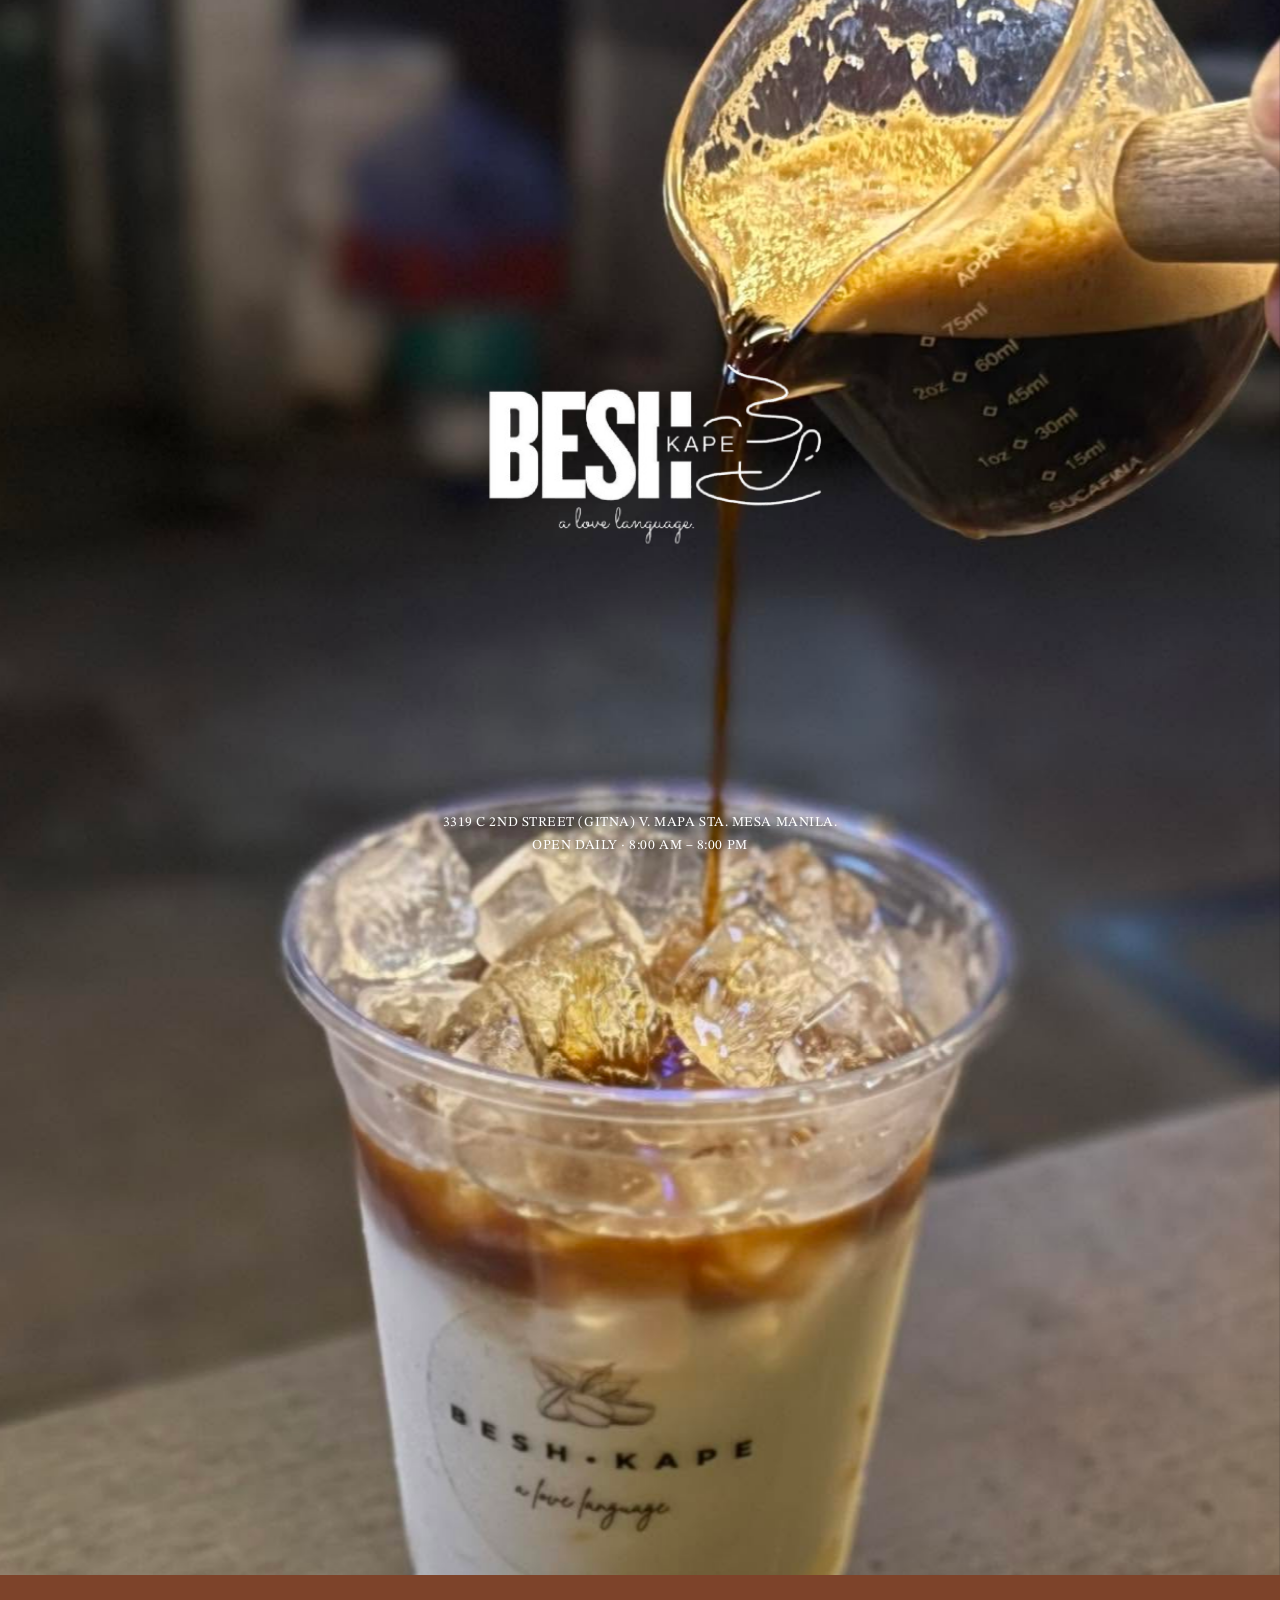
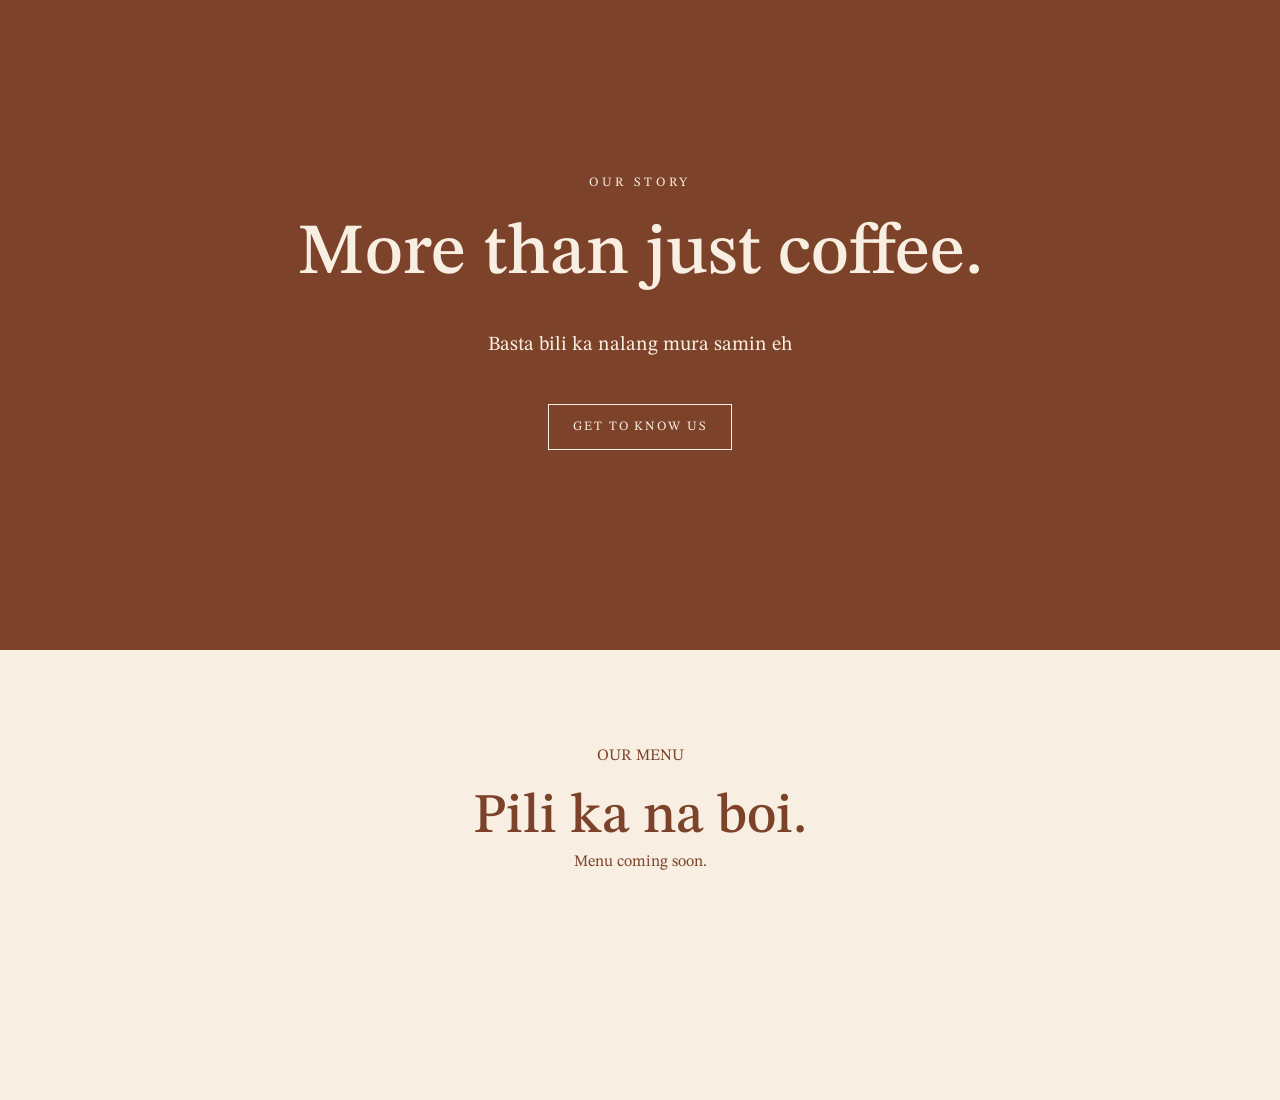
==== index.html @ 83dcc8f2 "Added: - Front Page Are containing Hero Visual (With Location and Time), About Placeholder, Menu Pla" ====
<!-- Main Page -->


<!DOCTYPE html>
<html lang="en">
<head>
    <meta charset="UTF-8">
    <meta name="viewport" content="width=device-width, initial-scale=1.0">

    <title>Besh Kape | A Love Language</title>

    <link rel="stylesheet" href="css/style.css">
    <script src="js/main.js" defer></script>
</head>
<body>

<!-- Logo -->
<!-- The hero is the first large visible area of a webpage -->

<!-- Continuous coffee background with hero and parallax -->
<section class="coffee-parallax" aria-label="Besh Kape introduction">

    <!-- One image behind the entire opening section -->
    <img
        src="assets/images/menu1bg.jpg"
        alt=""
        class="coffee-image"
        aria-hidden="true"
    >

    <!-- Opening logo and information -->
    <header class="hero" id="home">
        <img
            src="assets/images/beshmainlogo.png"
            alt="Besh Kape Logo"
            class="hero-logo"
        >

        <div class="hero-info">
            <p class="hero-location">3319 C 2ND STREET (GITNA) V. MAPA STA. MESA MANILA.</p>
            <p class="hero-hours">OPEN DAILY · 8:00 AM – 8:00 PM</p>
        </div>
    </header>

    <!-- Extends the same background below the logo -->
    <div class="coffee-parallax-extension" aria-hidden="true"></div>

</section>


<!-- About -->
    <section class="about" id="about">
        <div class="about-content">
            <p class="eyebrow">OUR STORY</p>

            <h1>More than just coffee.</h1>

            <p class="about-description">
                Basta bili ka nalang mura samin eh
            </p>

            <a href="#menu" class="about-link">
                GET TO KNOW US
            </a>
        </div>
    </section>

<!-- Menu -->
    <section class="menu-placeholder" id="menu">
        <p>OUR MENU</p>
        <h2>Pili ka na boi.</h2>
        <p>Menu coming soon.</p>
    </section>

</body>
</html>
---- css/style.css ----
@import url('https://fonts.googleapis.com/css2?family=STIX+Two+Text:wght@400;500;600;700&display=swap');

:root {
    --coffee-brown: #7d432a;
    --cream: #f8eee2;
    --dark: #151311;
}

* {
    margin: 0;
    padding: 0;
    box-sizing: border-box;
}

html {
    scroll-behavior: smooth;
}

body {
    font-family: 'STIX Two Text', serif;
    background-color: var(--dark);
    color: var(--cream);
}

/*Opening*/
/*The hero is the first large visible area of a webpage*/



/* One continuous background for the hero and parallax */
.coffee-parallax {
    position: relative;
    isolation: isolate;

    height: 175vh;
    height: calc(100svh + 75vh);

    overflow: hidden;
}

/* Image for Parallax fx */
.coffee-image {
    position: absolute;
    z-index: -1;

    top: -20%;
    left: 0;

    width: 100%;
    height: 140%;

    object-fit: cover;
    object-position: center;

    transform: translate3d(0, var(--parallax-offset, 0px), 0);
    will-change: transform;
    pointer-events: none;
}

/* Opening screen */
.hero {
    position: relative;
    z-index: 1;

    height: 100svh;
    box-sizing: border-box;

    display: flex;
    justify-content: center;
    align-items: center;

    padding: 2rem;
    background: transparent;
}

/* Logo over bg */
.hero-logo {
    position: relative;
    z-index: 2;

    display: block;
    width: min(70vw, 520px);
    max-height: 65vh;

    object-fit: contain;
    background: transparent;
}

/* Location n time */
.hero-info {
    position: absolute;
    z-index: 2;

    bottom: 2.5rem;
    left: 1rem;
    right: 1rem;

    text-align: center;
    color: white;
    text-shadow: 0 2px 8px rgba(0, 0, 0, 0.8);
}

.hero-info p {
    margin: 0.4rem 0;
    font-size: 0.85rem;
    letter-spacing: 0.04em;
}

/* Extension to the Parallax */
.coffee-parallax-extension {
    height: 75vh;
}

@media (max-width: 600px) {
    .hero-logo {
        width: min(82vw, 520px);
    }

    .hero-info {
        bottom: 1.5rem;
    }
}


.scroll-indicator {
    z-index: 1;
}

.scroll-indicator span {
    font-size: 1.5rem;
}

/*About Area*/

.about {
    min-height: 75svh;
    padding: 7rem 1.5rem;

    display: flex;
    justify-content: center;
    align-items: center;

    background-color: var(--coffee-brown);
    text-align: center;
}

.about-content {
    width: 100%;
    max-width: 760px;
    margin: 0 auto;
}

.eyebrow {
    font-size: 0.8rem;
    letter-spacing: 0.3em;
    margin-bottom: 1.5rem;
}

.about h1 {
    font-size: clamp(2.2rem, 6vw, 4.5rem);
    font-weight: 500;
    line-height: 1.1;
    margin-bottom: 2rem;
}

.about-description {
    max-width: 600px;
    margin: 0 auto 2.5rem;

    font-size: clamp(1rem, 2vw, 1.25rem);
    line-height: 1.9;
}

.about-link {
    display: inline-block;
    color: var(--cream);
    border: 1px solid var(--cream);
    padding: 0.9rem 1.5rem;

    font-size: 0.8rem;
    letter-spacing: 0.15em;
    text-decoration: none;

    transition:
        background-color 0.25s ease,
        color 0.25s ease;
}

.about-link:hover {
    background-color: var(--cream);
    color: var(--coffee-brown);
}

/*For Later*/

.menu-placeholder {
    min-height: 50svh;
    padding: 6rem 1.5rem;
    background-color: var(--cream);
    color: var(--coffee-brown);
    text-align: center;
}

.menu-placeholder p {
    margin-bottom: 1rem;
}

.menu-placeholder h2 {
    font-size: clamp(2rem, 5vw, 3.5rem);
    font-weight: 500;
}

/*Mobile Ver*/

@media (max-width: 600px) {
    .hero-logo {
        width: 90%;
        max-height: 50vh;
    }

    .scroll-indicator {
        bottom: 2rem;
        font-size: 0.65rem;
    }

    .coffee-scene {
        height: 65svh;
        min-height: 380px;
    }

    .coffee-image {
        object-position: 58% center;
    }

    .about {
        min-height: 65svh;
        padding: 5rem 1.5rem;
    }

    .about-description {
        line-height: 1.8;
    }
}

/*Reduced Motion for Accessibility*/

@media (prefers-reduced-motion: reduce) {
    html {
        scroll-behavior: auto;
    }

    .about-link {
        transition: none;
    }

    .coffee-image {
        will-change: auto;
    }
}
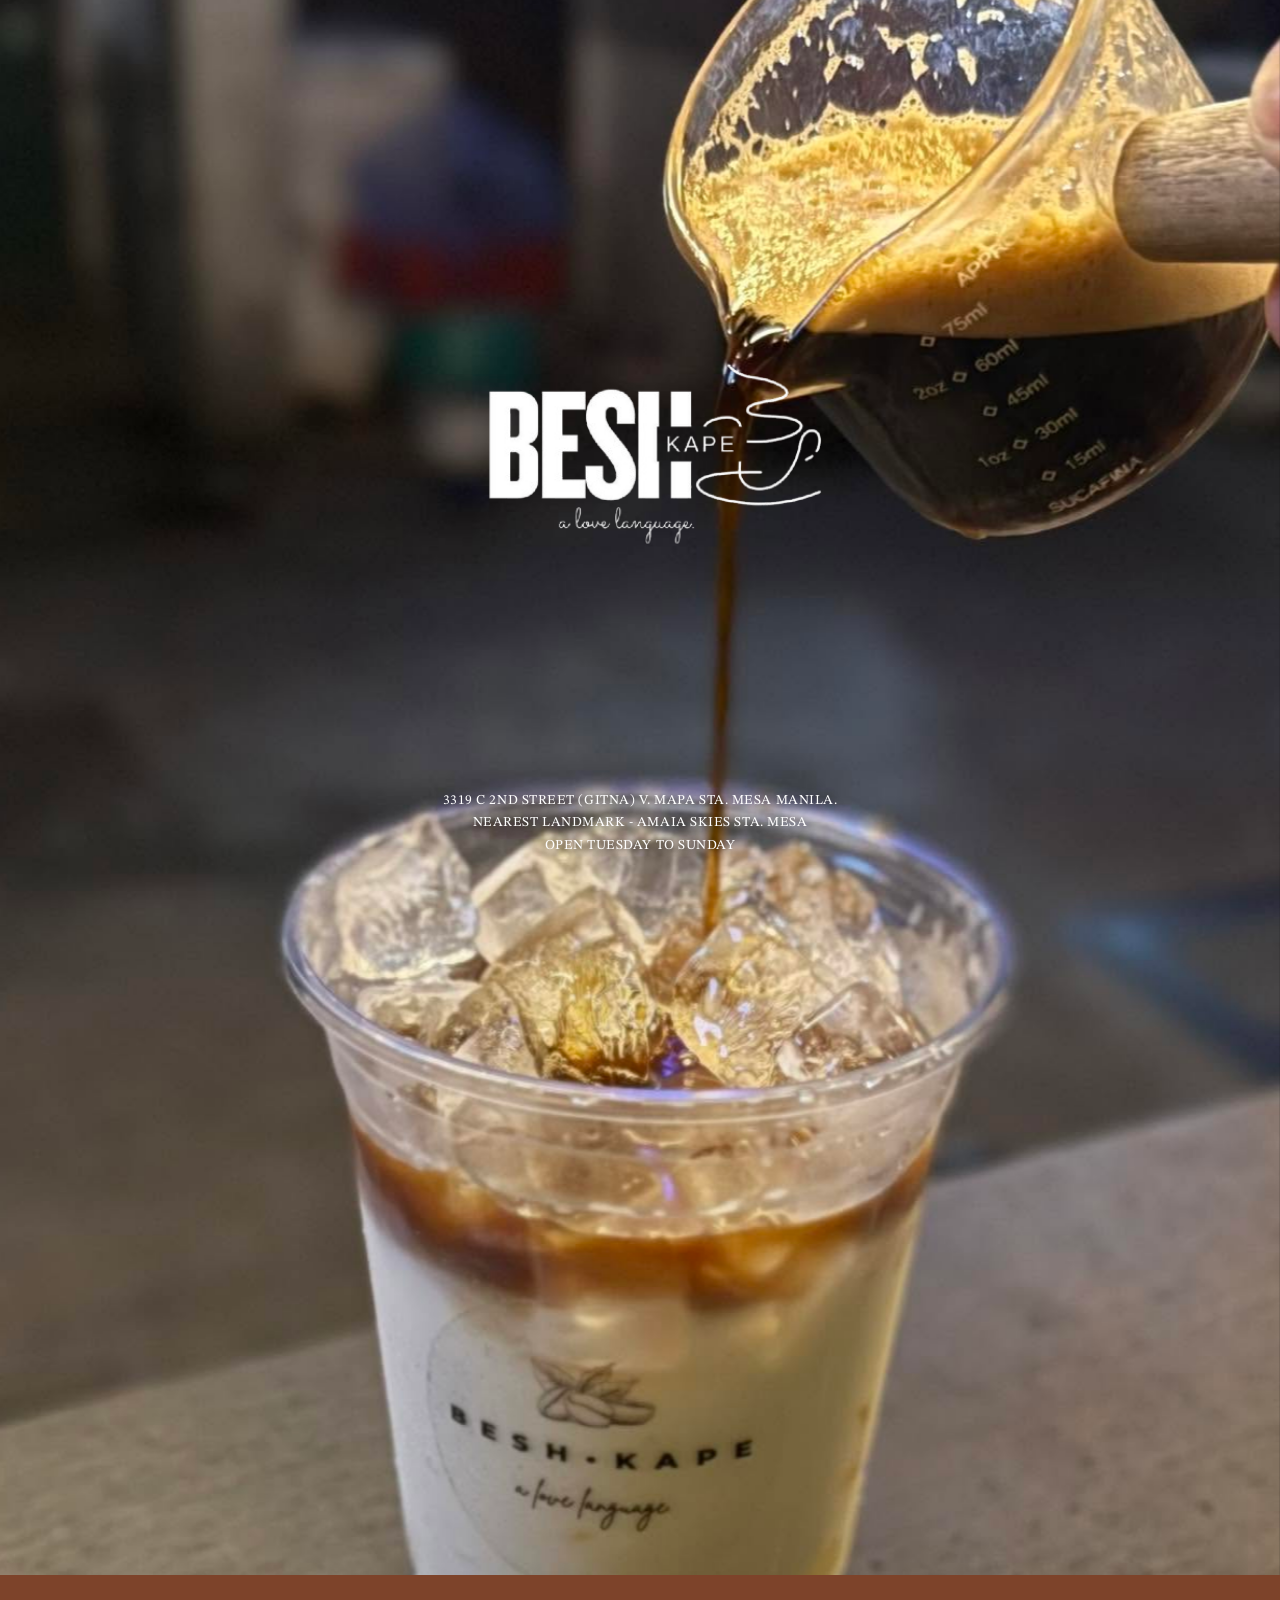
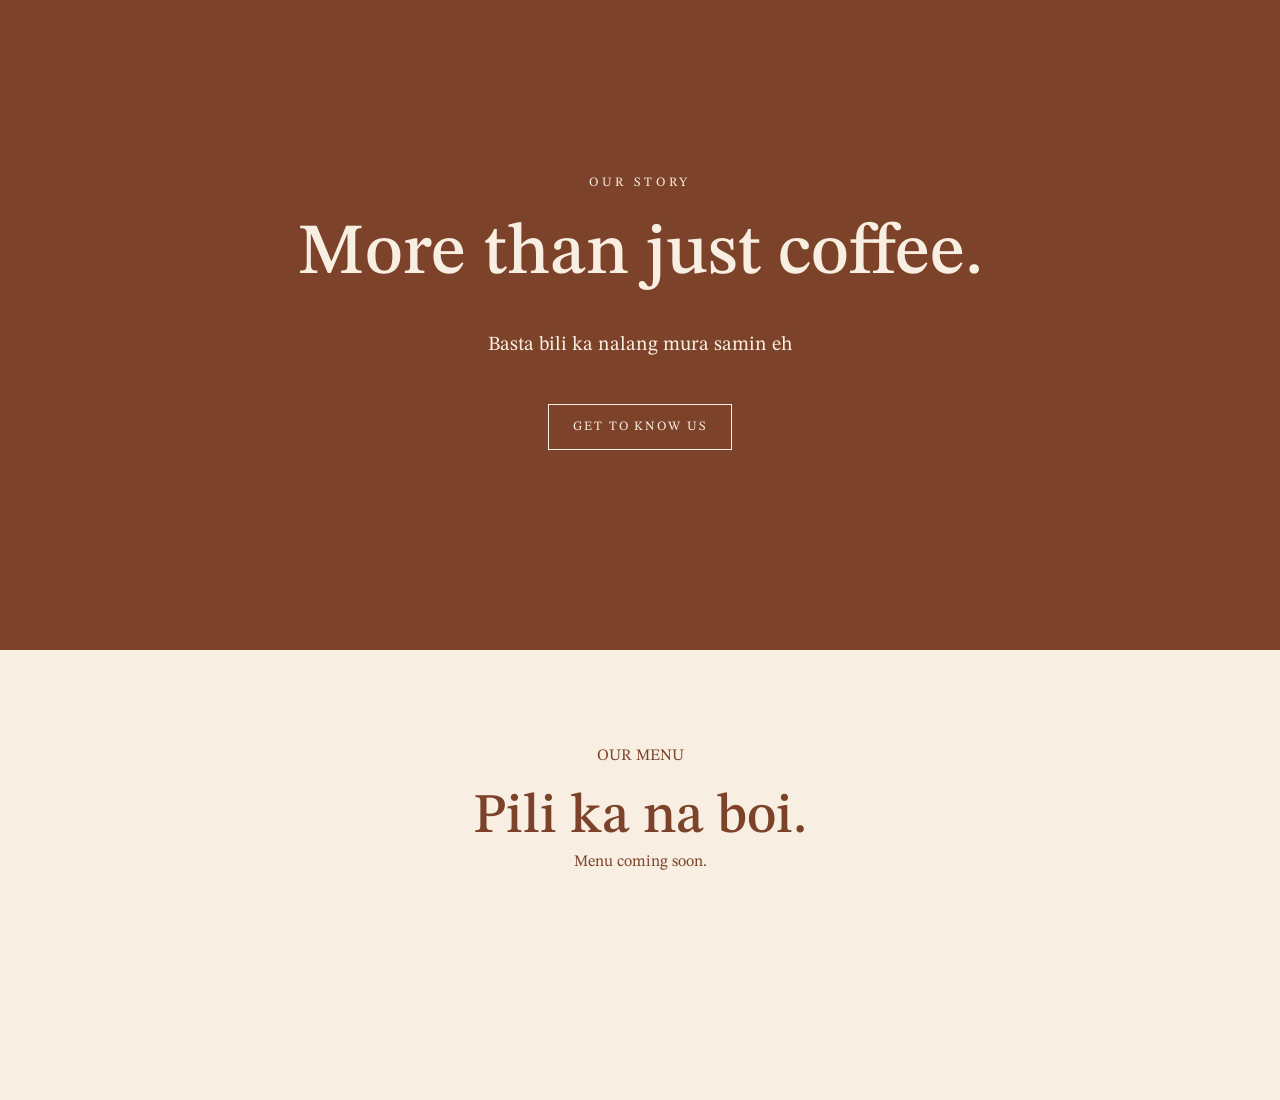
==== commit 585fee42: "Updated Text in Hero info" ====
--- a/index.html
+++ b/index.html
@@ -38,7 +38,8 @@
 
         <div class="hero-info">
             <p class="hero-location">3319 C 2ND STREET (GITNA) V. MAPA STA. MESA MANILA.</p>
-            <p class="hero-hours">OPEN DAILY · 8:00 AM – 8:00 PM</p>
+            <p class="hero-nearest">NEAREST LANDMARK - AMAIA SKIES STA. MESA</p>
+            <p class="hero-hours">OPEN TUESDAY TO SUNDAY</p>
         </div>
     </header>
 
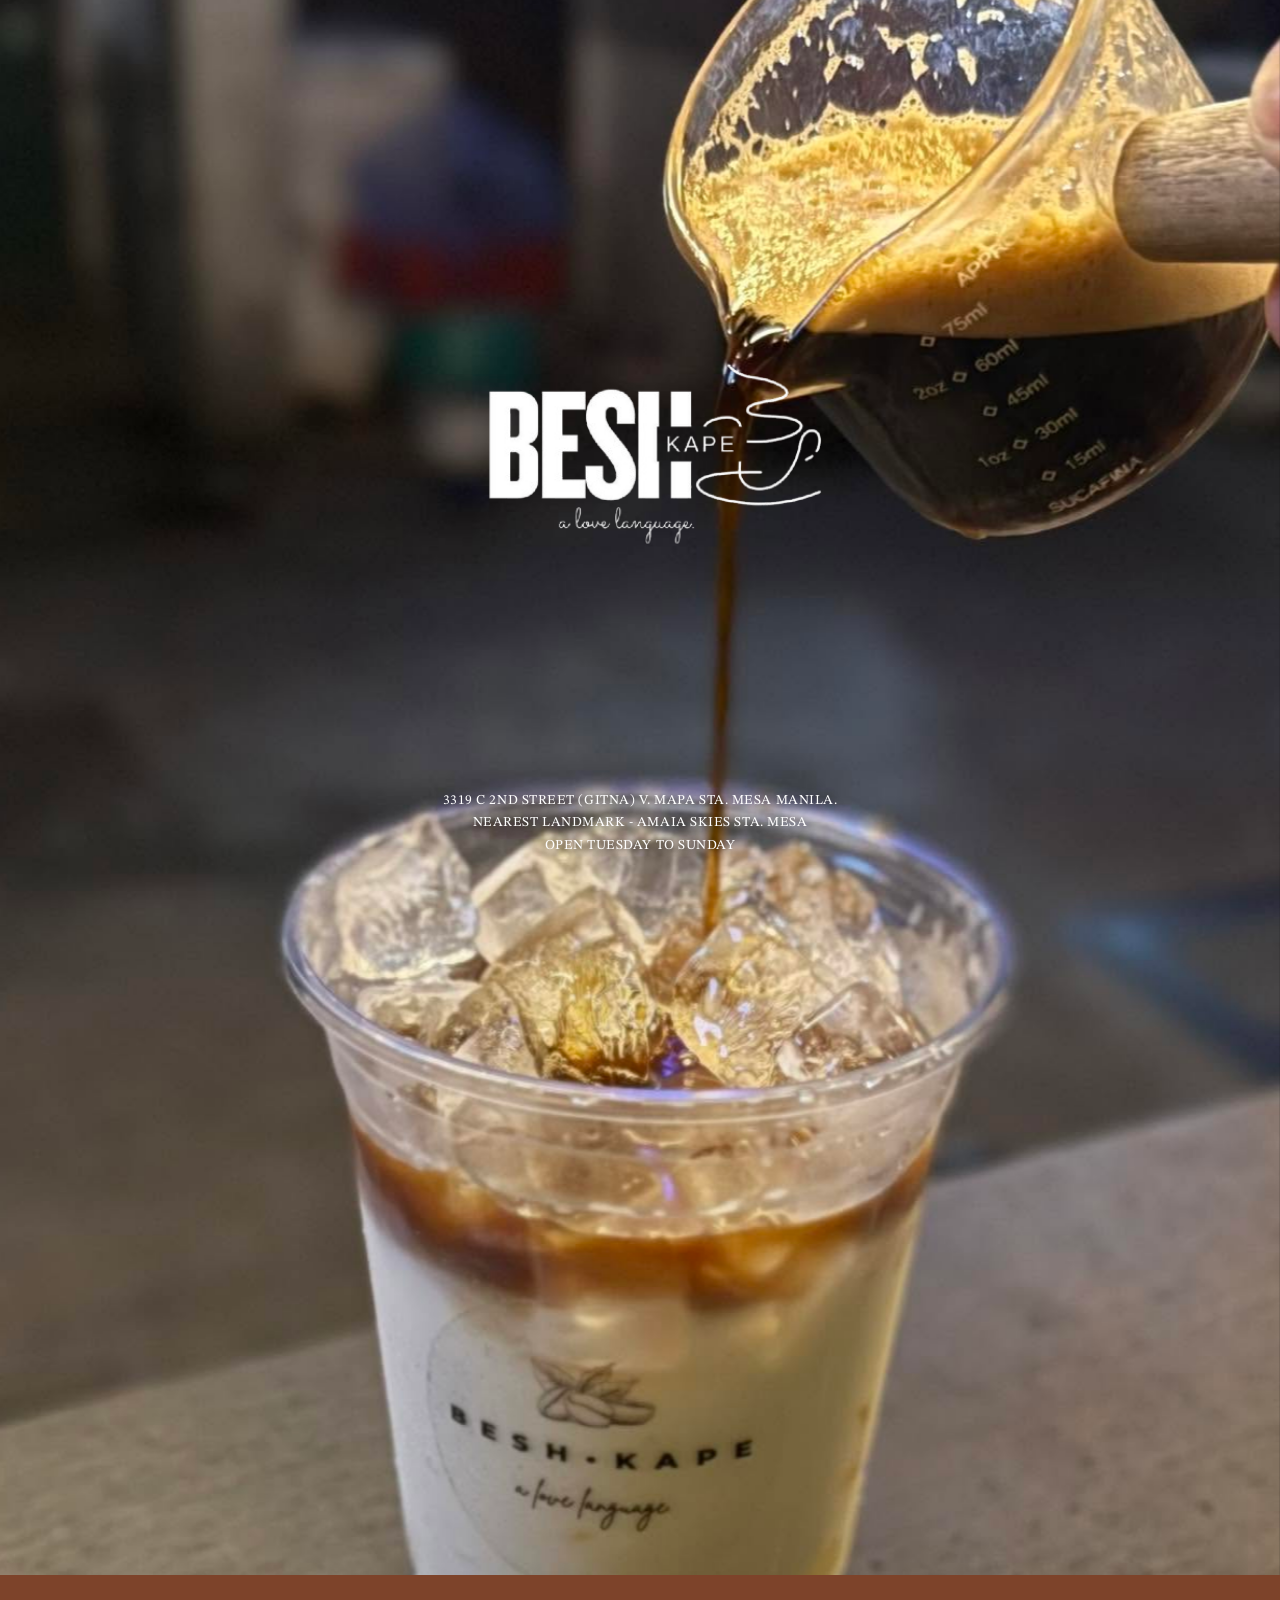
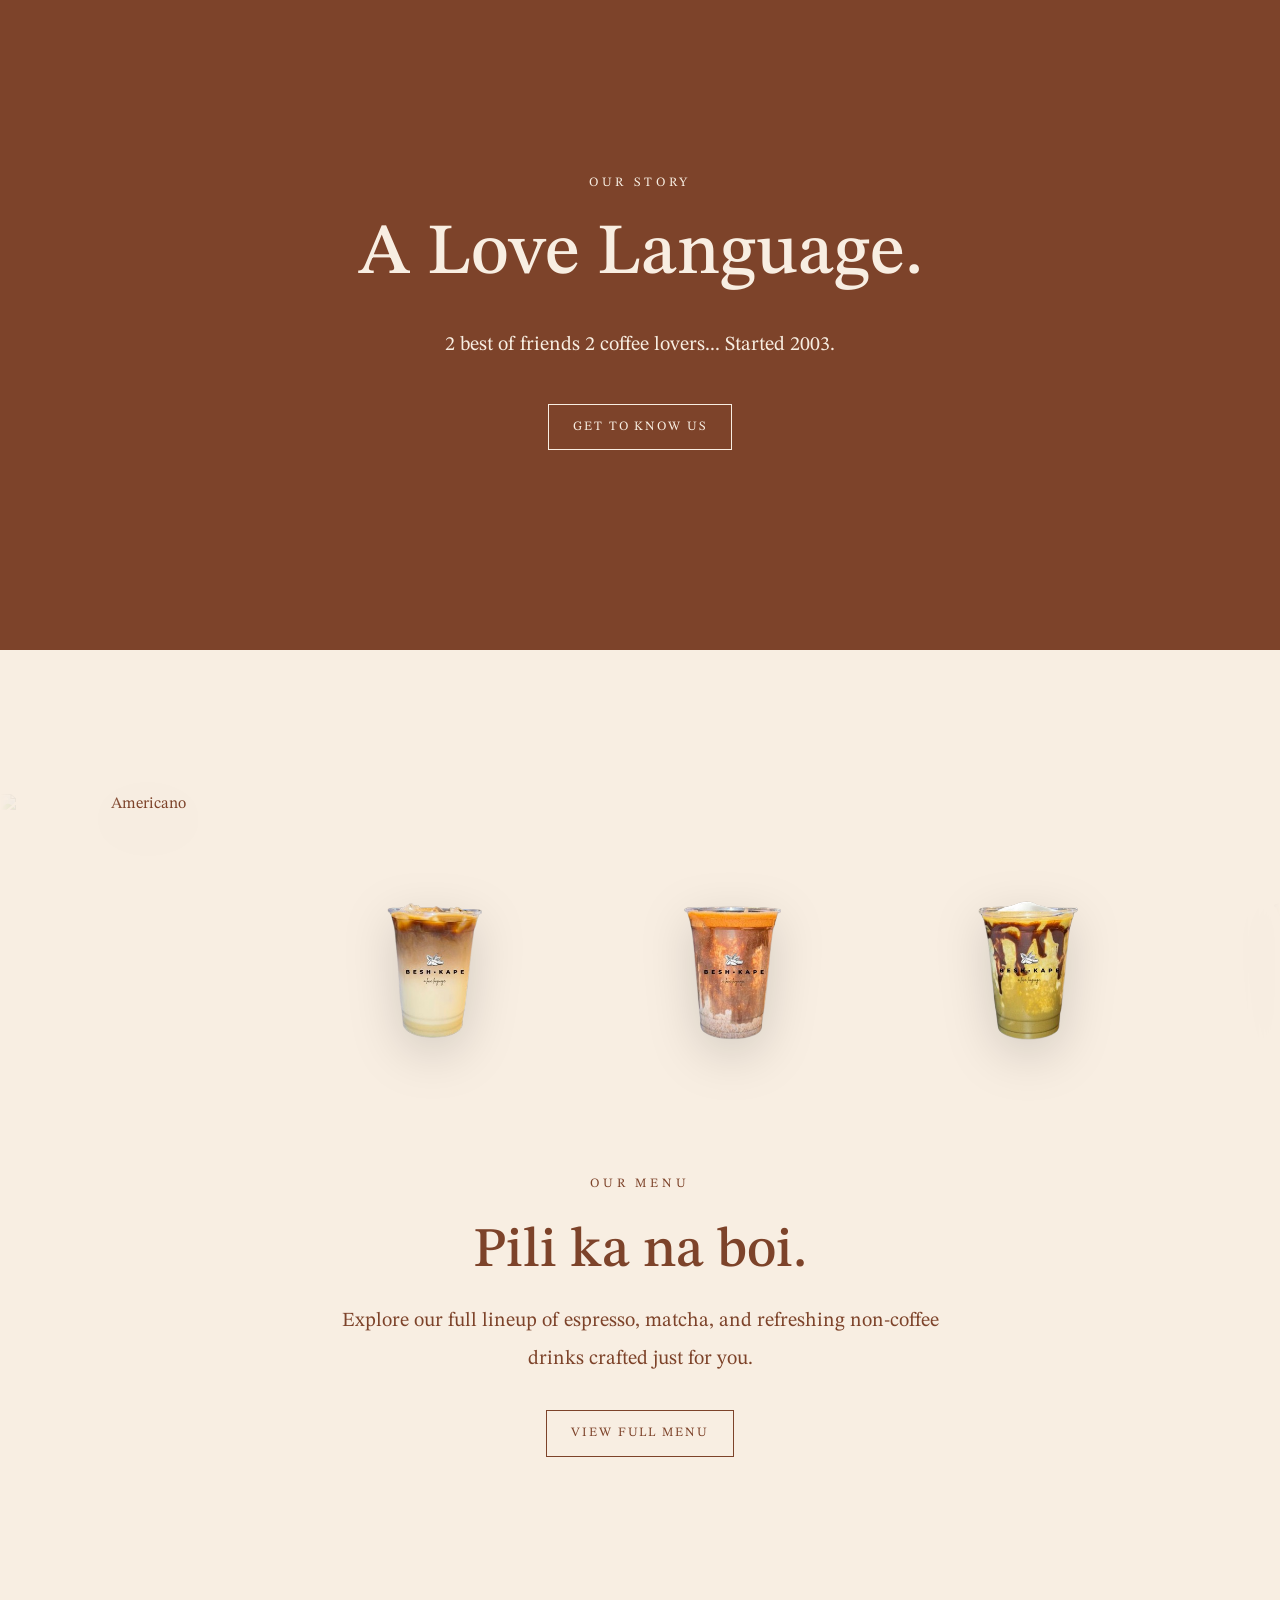
==== commit 28bb58b5: "Menu and History Update: - Linked the "Get to Know Us" button to smoothly direct visitors to a dedic" ====
--- a/index.html
+++ b/index.html
@@ -17,10 +17,10 @@
 <!-- Logo -->
 <!-- The hero is the first large visible area of a webpage -->
 
-<!-- Continuous coffee background with hero and parallax -->
+<!-- class n labeling -->
 <section class="coffee-parallax" aria-label="Besh Kape introduction">
 
-    <!-- One image behind the entire opening section -->
+    <!-- parallax image -->
     <img
         src="assets/images/menu1bg.jpg"
         alt=""
@@ -28,7 +28,7 @@
         aria-hidden="true"
     >
 
-    <!-- Opening logo and information -->
+    <!-- logo n info -->
     <header class="hero" id="home">
         <img
             src="assets/images/beshmainlogo.png"
@@ -43,35 +43,69 @@
         </div>
     </header>
 
-    <!-- Extends the same background below the logo -->
+    <!-- about BG -->
     <div class="coffee-parallax-extension" aria-hidden="true"></div>
 
 </section>
 
 
-<!-- About -->
+<!-- about -->
     <section class="about" id="about">
         <div class="about-content">
             <p class="eyebrow">OUR STORY</p>
 
-            <h1>More than just coffee.</h1>
+            <h1>A Love Language.</h1>
 
             <p class="about-description">
-                Basta bili ka nalang mura samin eh
+                2 best of friends 2 coffee lovers... Started 2003.
             </p>
 
-            <a href="#menu" class="about-link">
+            <!-- to history page -->
+            <a href="history.html" class="about-link">
                 GET TO KNOW US
             </a>
         </div>
     </section>
 
-<!-- Menu -->
-    <section class="menu-placeholder" id="menu">
-        <p>OUR MENU</p>
+<!-- Menu Teaser & Drink Conveyor Section -->
+<section class="menu-section" id="menu">
+    <!-- Interactive Drink Conveyor Marquee (Now at the Top) -->
+    <div class="drink-conveyor-container">
+        <div class="drink-track" id="drinkTrack">
+            <!-- First set of drinks -->
+            <div class="drink-item"><img src="assets/images/americano.webp" alt="Americano"></div>
+            <div class="drink-item"><img src="assets/images/slatt.webp" alt="Spanish Latte"></div>
+            <div class="drink-item"><img src="assets/images/mocha.webp" alt="Mocha"></div>
+            <div class="drink-item"><img src="assets/images/dmatcha.webp" alt="Dark Matcha"></div>
+            <div class="drink-item"><img src="assets/images/bmatcha.webp" alt="Blue Matcha"></div>
+            <div class="drink-item"><img src="assets/images/smilk.webp" alt="Strawberry Milk"></div>
+            <div class="drink-item"><img src="assets/images/mespr.webp" alt="Matcha Espresso"></div>
+            <div class="drink-item"><img src="assets/images/psoda.webp" alt="Pink Soda"></div>
+            <div class="drink-item"><img src="assets/images/pchoco.webp" alt="Premium Chocolate"></div>
+            
+            <!-- Exact duplicate set for seamless infinite loop -->
+            <div class="drink-item"><img src="assets/images/americano.webp" alt="Americano"></div>
+            <div class="drink-item"><img src="assets/images/slatt.webp" alt="Spanish Latte"></div>
+            <div class="drink-item"><img src="assets/images/mocha.webp" alt="Mocha"></div>
+            <div class="drink-item"><img src="assets/images/dmatcha.webp" alt="Dark Matcha"></div>
+            <div class="drink-item"><img src="assets/images/bmatcha.webp" alt="Blue Matcha"></div>
+            <div class="drink-item"><img src="assets/images/smilk.webp" alt="Strawberry Milk"></div>
+            <div class="drink-item"><img src="assets/images/mespr.webp" alt="Matcha Espresso"></div>
+            <div class="drink-item"><img src="assets/images/psoda.webp" alt="Pink Soda"></div>
+            <div class="drink-item"><img src="assets/images/pchoco.webp" alt="Premium Chocolate"></div>
+        </div>
+    </div>
+
+    <!-- Menu Teaser Content (Now below the marquee) -->
+    <div class="menu-teaser-content">
+        <p class="eyebrow">OUR MENU</p>
         <h2>Pili ka na boi.</h2>
-        <p>Menu coming soon.</p>
-    </section>
-
-</body>
-</html>
+        <p class="about-description" style="color: var(--coffee-brown);">
+            Explore our full lineup of espresso, matcha, and refreshing non-coffee drinks crafted just for you.
+        </p>
+        <!-- Button leading to the future menu page -->
+        <a href="menu.html" class="about-link" style="border-color: var(--coffee-brown); color: var(--coffee-brown);">
+            VIEW FULL MENU
+        </a>
+    </div>
+</section>
--- a/css/style.css
+++ b/css/style.css
@@ -1,4 +1,3 @@
-
 @import url('https://fonts.googleapis.com/css2?family=STIX+Two+Text:wght@400;500;600;700&display=swap');
 
 :root {
@@ -26,8 +25,6 @@
 /*Opening*/
 /*The hero is the first large visible area of a webpage*/
 
-
-
 /* One continuous background for the hero and parallax */
 .coffee-parallax {
     position: relative;
@@ -121,7 +118,6 @@
         bottom: 1.5rem;
     }
 }
-
 
 .scroll-indicator {
     z-index: 1;
@@ -192,23 +188,88 @@
     color: var(--coffee-brown);
 }
 
-/*For Later*/
-
-.menu-placeholder {
-    min-height: 50svh;
-    padding: 6rem 1.5rem;
+/* --- Menu Teaser Section Styles --- */
+.menu-section {
     background-color: var(--cream);
     color: var(--coffee-brown);
+    padding: 7rem 0 5rem;
     text-align: center;
-}
-
-.menu-placeholder p {
-    margin-bottom: 1rem;
-}
-
-.menu-placeholder h2 {
+    overflow: hidden;
+}
+
+.menu-teaser-content {
+    max-width: 700px;
+    margin: 0 auto 4rem;
+    padding: 0 1.5rem;
+}
+
+.menu-teaser-content h2 {
     font-size: clamp(2rem, 5vw, 3.5rem);
     font-weight: 500;
+    margin-bottom: 1rem;
+}
+
+.menu-teaser-content .about-description {
+    color: var(--coffee-brown);
+    margin-bottom: 2rem;
+}
+
+.menu-teaser-content .about-link {
+    border-color: var(--coffee-brown);
+    color: var(--coffee-brown);
+}
+
+.menu-teaser-content .about-link:hover {
+    background-color: var(--coffee-brown);
+    color: var(--cream);
+}
+
+/* --- Drink Conveyor Marquee Styles (Bigger Cups & Overlapping) --- */
+.drink-conveyor-container {
+    position: relative;
+    width: 100%;
+    overflow: hidden;
+    padding: 2rem 0;
+    mask-image: linear-gradient(to right, transparent, black 10%, black 90%, transparent);
+    -webkit-mask-image: linear-gradient(to right, transparent, black 10%, black 90%, transparent);
+}
+
+.drink-track {
+    display: flex;
+    width: max-content;
+    gap: 1rem;
+    animation: scrollConveyor 40s linear infinite;
+}
+
+.drink-item {
+    width: 280px;
+    height: 350px;
+    display: flex;
+    justify-content: center;
+    align-items: center;
+    flex-shrink: 0;
+    transition: transform 0.3s ease;
+}
+
+.drink-item img {
+    width: 100%;
+    height: 100%;
+    object-fit: contain;
+    filter: drop-shadow(0 15px 25px rgba(0, 0, 0, 0.15));
+}
+
+.drink-item:hover {
+    transform: scale(1.1) translateY(-10px);
+    z-index: 10;
+}
+
+@keyframes scrollConveyor {
+    0% {
+        transform: translateX(0);
+    }
+    100% {
+        transform: translateX(-50%);
+    }
 }
 
 /*Mobile Ver*/
@@ -257,4 +318,4 @@
     .coffee-image {
         will-change: auto;
     }
-}
+}
